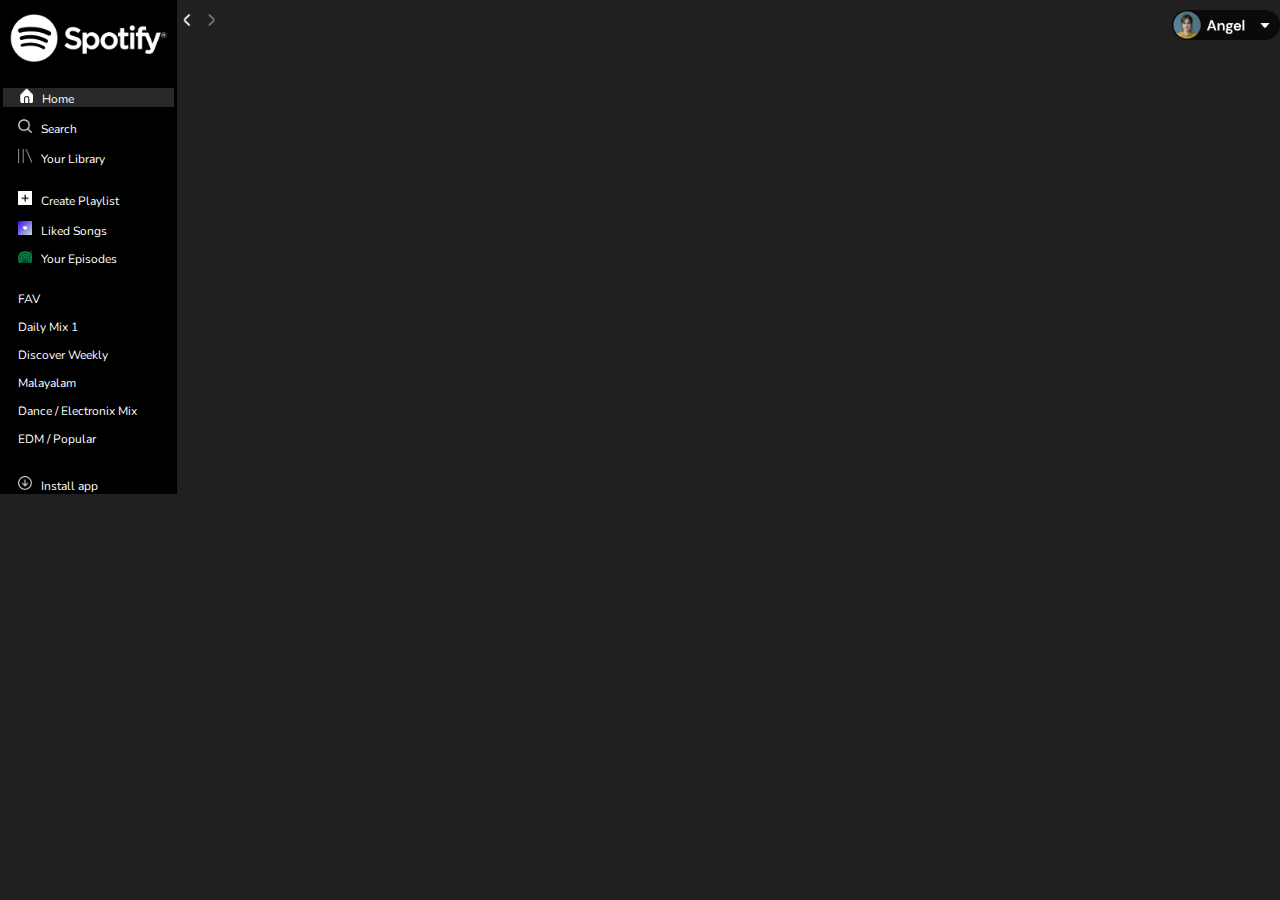
==== index.html @ d8ef3ae7 "f1" ====
<!DOCTYPE html>
<html lang="en">

<head>
    <meta charset="UTF-8" />
    <meta name="viewport" content="width=device-width, initial-scale=1.0" />
    <title>Spotify - Web Player: Music for everyone</title>
    <link rel="stylesheet" href="style.css" />
    <link rel="icon" type="image/x-icon" href="./assets/logo.png" />

    <link rel="preconnect" href="https://fonts.googleapis.com" />
    <link rel="preconnect" href="https://fonts.gstatic.com" crossorigin />
    <link href="https://fonts.googleapis.com/css2?family=Nunito:wght@300;400;700&display=swap" rel="stylesheet" />
</head>

<body>
    <div  class="main-container">
    <nav>
         <img class="spotify-logo" src="./assets/Spotify logo.png" alt="logo-image">
        <div class="box-1">
            <p class="home-logo1 home-logo2"><img src="assets/home.png" class="home-logo" alt="home-logo"><a href="#">Home</a></p>
            <p class="home-logo2"><img src="assets/search.png" class="home-logo" alt="search-logo"><a href="#"></a>Search</p>
            <p class="home-logo2"><img src="assets/library.png" class="home-logo" alt="library-logo"><a href="#">Your Library</a></p>
        </div>
        <div class="box-2">
            <p><img src="assets/mini-plus.png" class="home-logo mini-plus home-logo2" alt="mini-plus">Create Playlist
            </p>
            <p><img src="assets/mini-heart.png" class="home-logo mini-heart home-logo2" alt="heart-img">Liked Songs</p>
            <p><img src="assets/mini-logo.png" class="home-logo mini-logo home-logo2" alt="logo-img">Your Episodes</p>
        </div>
        <div class="box-3">
            <p>FAV</p>
            <p>Daily Mix 1</p>
            <p>Discover Weekly</p>
            <p>Malayalam</p>
            <p>Dance / Electronix Mix</p>
            <p>EDM / Popular</p>
        </div>
        <div class="box-4"><img src="assets/download-logo.png" class="home-logo" alt="download-logo">Install app</div>
    </nav>
     
    <header class="head">
        <div>
            <div><img src="assets/left-angle.png" class="head-box-1" alt="left-angle-img"> 
             <img src="assets/right-angle.png" class="head-box-1" alt="right-angle-img"></div>
        </div>
        <div  ><img src="assets/User.png" class="head-box-2" alt="user-img"></div>
    </header>

 
</div>
</body>

</html>
---- style.css ----
body,html{
    font-family: "nunito",sans-serif;
    background-color: #202020;
    height: 100%;
    margin: 0%;
    padding: 0%;
} 
nav{
    width: 16%;
    height: 100%;
    color: white;
    background-color: #000000;
     justify-content: baseline;
    display: flex;  
             
    flex-direction: column;
}
a{
    text-decoration: none;
    color: white;
} 
.spotify-logo{
    margin:8%; 
    width: 90%; 
    height:7%;
    align-self: center;
} 
.home-logo1{ 
    justify-self: center;
    width: 97%;  
    background-color: #282828; 
}  
.home-logo{
    width: 8%; 
    margin-right: 5%; 
    margin-left:10%; 
} 
.mini-logo{
    background-image: url("assets/mini-logo-background.png");
}
.mini-plus{
    background-color: white;
}
.box-3{  
    margin-left: 10% ; 
    flex-shrink: 1;
}
.box-4{ 
    margin-top: 10%;  
} 
.box-1,.box-2,.box-3,.box-4{
    font-size: 12px; 
}
 .main-container{
    display: flex;
 }
 .head{
    width: 100%;
    display: flex; 
    justify-content: space-between; 
 } 
 .head-box-1{
    height: 20px;
    margin-top: 10px;
     position: sticky;
 }
 .head-box-2{
     height: 30px;
     margin-top: 10px;
 }
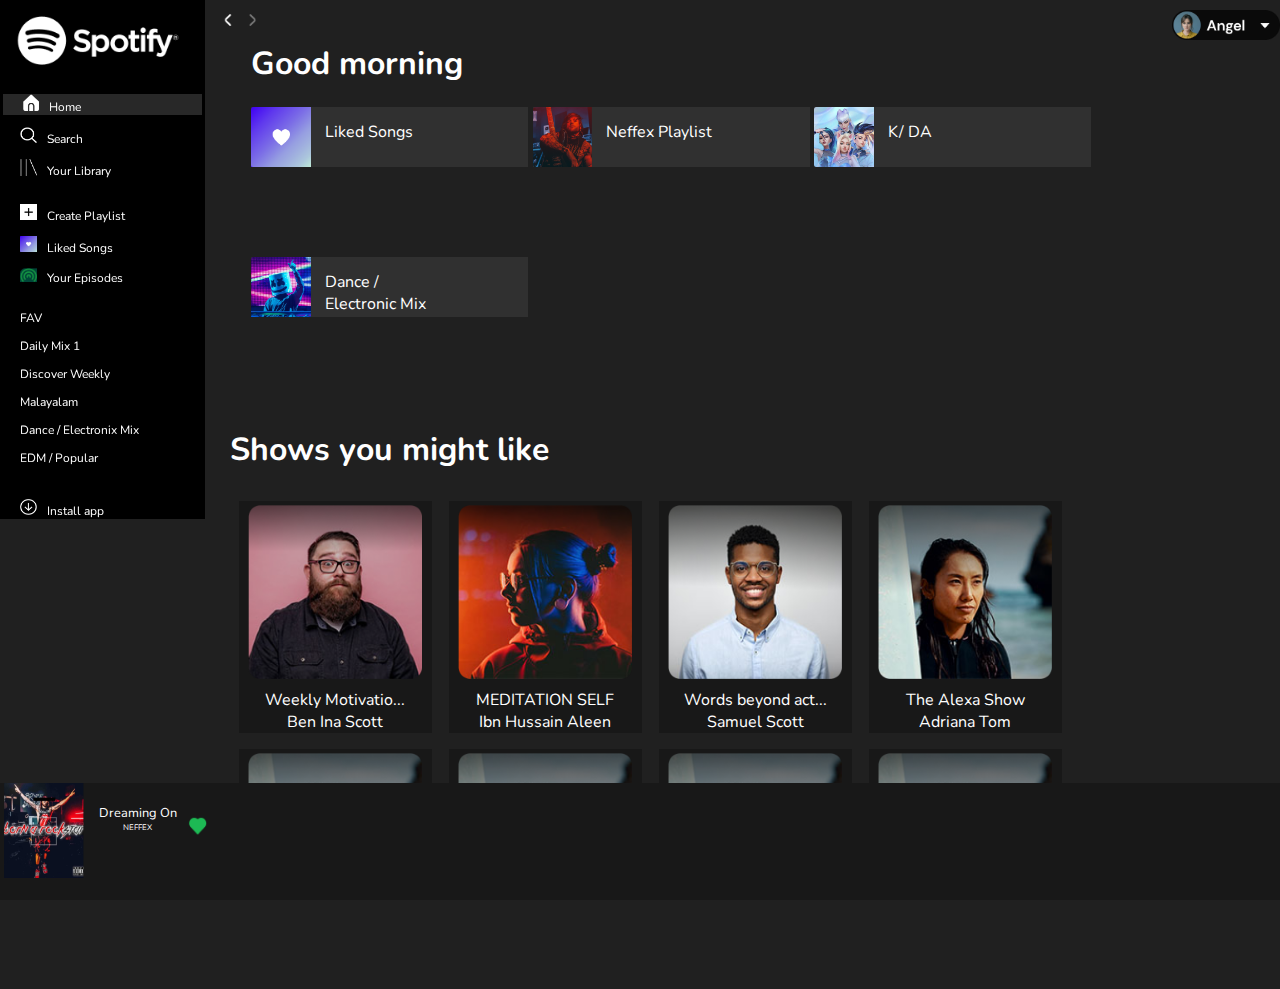
==== commit e8871eb4: "file 2" ====
--- a/index.html
+++ b/index.html
@@ -1,54 +1,217 @@
 <!DOCTYPE html>
 <html lang="en">
-
-<head>
+  <head>
     <meta charset="UTF-8" />
-    <meta name="viewport" content="width=device-width, initial-scale=1.0" />
+    <meta name="viewport" content="width=device-width, initial-scale=1.0" /> 
     <title>Spotify - Web Player: Music for everyone</title>
     <link rel="stylesheet" href="style.css" />
     <link rel="icon" type="image/x-icon" href="./assets/logo.png" />
 
     <link rel="preconnect" href="https://fonts.googleapis.com" />
     <link rel="preconnect" href="https://fonts.gstatic.com" crossorigin />
-    <link href="https://fonts.googleapis.com/css2?family=Nunito:wght@300;400;700&display=swap" rel="stylesheet" />
-</head>
-
-<body>
-    <div  class="main-container">
-    <nav>
-         <img class="spotify-logo" src="./assets/Spotify logo.png" alt="logo-image">
+    <link
+      href="https://fonts.googleapis.com/css2?family=Nunito:wght@300;400;700&display=swap"
+      rel="stylesheet"
+    />
+  </head>
+
+  <body>
+    <!-- side bar -->
+    <div class="main-container">
+      <nav>
+        <img
+          class="spotify-logo"
+          src="./assets/Spotify logo.png"
+          alt="logo-image"
+        />
+
         <div class="box-1">
-            <p class="home-logo1 home-logo2"><img src="assets/home.png" class="home-logo" alt="home-logo"><a href="#">Home</a></p>
-            <p class="home-logo2"><img src="assets/search.png" class="home-logo" alt="search-logo"><a href="#"></a>Search</p>
-            <p class="home-logo2"><img src="assets/library.png" class="home-logo" alt="library-logo"><a href="#">Your Library</a></p>
+          <p class="home-logo1 home-logo2">
+            <img src="assets/home.png" class="home-logo" alt="home-logo" /><a
+              href="#"
+              >Home</a
+            >
+          </p>
+          <p class="home-logo2">
+            <img
+              src="assets/search.png"
+              class="home-logo"
+              alt="search-logo"
+            /><a href="#"></a>Search
+          </p>
+          <p class="home-logo2">
+            <img
+              src="assets/library.png"
+              class="home-logo"
+              alt="library-logo"
+            /><a href="#">Your Library</a>
+          </p>
         </div>
         <div class="box-2">
-            <p><img src="assets/mini-plus.png" class="home-logo mini-plus home-logo2" alt="mini-plus">Create Playlist
-            </p>
-            <p><img src="assets/mini-heart.png" class="home-logo mini-heart home-logo2" alt="heart-img">Liked Songs</p>
-            <p><img src="assets/mini-logo.png" class="home-logo mini-logo home-logo2" alt="logo-img">Your Episodes</p>
+          <p>
+            <img
+              src="assets/mini-plus.png"
+              class="home-logo mini-plus home-logo2"
+              alt="mini-plus"
+            />Create Playlist
+          </p>
+          <p>
+            <img
+              src="assets/mini-heart.png"
+              class="home-logo mini-heart home-logo2"
+              alt="heart-img"
+            />Liked Songs
+          </p>
+          <p>
+            <img
+              src="assets/mini-logo.png"
+              class="home-logo mini-logo home-logo2"
+              alt="logo-img"
+            />Your Episodes
+          </p>
         </div>
         <div class="box-3">
-            <p>FAV</p>
-            <p>Daily Mix 1</p>
-            <p>Discover Weekly</p>
-            <p>Malayalam</p>
-            <p>Dance / Electronix Mix</p>
-            <p>EDM / Popular</p>
-        </div>
-        <div class="box-4"><img src="assets/download-logo.png" class="home-logo" alt="download-logo">Install app</div>
-    </nav>
-     
-    <header class="head">
-        <div>
-            <div><img src="assets/left-angle.png" class="head-box-1" alt="left-angle-img"> 
-             <img src="assets/right-angle.png" class="head-box-1" alt="right-angle-img"></div>
-        </div>
-        <div  ><img src="assets/User.png" class="head-box-2" alt="user-img"></div>
-    </header>
-
- 
-</div>
-</body>
-
-</html>+          <p>FAV</p>
+          <p>Daily Mix 1</p>
+          <p>Discover Weekly</p>
+          <p>Malayalam</p>
+          <p>Dance / Electronix Mix</p>
+          <p>EDM / Popular</p>
+        </div>
+        <div class="box-4">
+          <img
+            src="assets/download-logo.png"
+            class="home-logo"
+            alt="download-logo"
+          />Install app
+        </div>
+      </nav>
+
+      <!-- head -->
+      <div class="head">
+        <div class="head-container">
+          <div class="head-container-element">
+            <img
+              src="assets/left-angle.png"
+              class="head-box-1"
+              alt="left-angle-img"
+            />
+            <img
+              src="assets/right-angle.png"
+              class="head-box-1"
+              alt="right-angle-img"
+            />
+          </div>
+
+          <div>
+            <img src="assets/User.png" class="head-box-2" alt="user-img" />
+          </div>
+        </div>
+        <!-- folders -->
+        <div class="folder">
+          <div><h1>Good morning</h1></div>
+          <div class="folder-container">
+            <div class="folder-element">
+              <img
+                src="assets/mini-heart.png"
+                class="folder-element-img"
+                alt="heart img"
+              />
+              <div class="f-text">Liked Songs</div>
+            </div>
+            <div class="folder-element">
+              <img src="assets/neffex-pic.png" alt="neffex-pic" />
+              <div class="f-text">Neffex Playlist</div>
+            </div>
+            <div class="folder-element">
+              <img src="assets/korean.png" alt="korean" />
+              <div class="f-text">K/ DA</div>
+            </div>
+            <div class="folder-element">
+              <img src="assets/effect.png" alt="effect" />
+              <div class="f-text f-text-4">Dance / Electronic Mix</div>
+            </div>
+          </div>
+        </div>
+        <!-- suggestion -->
+        <div class="suggestion-container">
+          <div class="suggestion-text"><h1>Shows you might like</h1></div>
+          <div class="suggestion-elements">
+            <div class="suggestion-card">
+              <div class="suggestion-img">
+                <img
+                  src="assets/weekly-motivation.png"
+                  alt="weekly-motivation"
+                />
+              </div>
+              <div>Weekly Motivatio...</div>
+              <div>Ben Ina Scott</div>
+            </div>
+            <div class="suggestion-card">
+              <div class="suggestion-img">
+                <img src="assets/MEDITATION SELF.png" alt="MEDITATION" />
+              </div>
+              <div>MEDITATION SELF</div>
+              <div>Ibn Hussain Aleen</div>
+            </div>
+            <div class="suggestion-card">
+              <div class="suggestion-img">
+                <img src="assets/Words beyond.png" alt="word" />
+              </div>
+              <div>Words beyond act...</div>
+              <div>Samuel Scott</div>
+            </div>
+            <div class="suggestion-card">
+              <div class="suggestion-img">
+                <img src="assets/The Alexa Show.png" alt="the Alexa show" />
+              </div>
+              <div>The Alexa Show</div>
+              <div>Adriana Tom</div>
+            </div>
+            <div class="suggestion-card">
+              <div class="suggestion-img">
+                <img src="assets/The Alexa Show.png" alt="the Alexa show" />
+              </div>
+              <div>The Alexa Show</div>
+              <div>Adriana Tom</div>
+            </div>
+            <div class="suggestion-card">
+              <div class="suggestion-img">
+                <img src="assets/The Alexa Show.png" alt="the Alexa show" />
+              </div>
+              <div>The Alexa Show</div>
+              <div>Adriana Tom</div>
+            </div>
+            <div class="suggestion-card">
+              <div class="suggestion-img">
+                <img src="assets/The Alexa Show.png" alt="the Alexa show" />
+              </div>
+              <div>The Alexa Show</div>
+              <div>Adriana Tom</div>
+            </div>
+            <div class="suggestion-card">
+              <div class="suggestion-img">
+                <img src="assets/The Alexa Show.png" alt="the Alexa show" />
+              </div>
+              <div>The Alexa Show</div>
+              <div>Adriana Tom</div>
+            </div>
+          </div>
+        </div>
+        <!-- footer -->
+        <footer class="music-container">
+            <div class="music-box1">
+            <div class="music-container-element-1"> 
+                <div class="Dreaming"><img src="assets/Dreaming On.png" class="Dreaming" alt="Dreaming"></div>
+                <div class="music-container-element-2">
+                    <div><p class="music-p1">Dreaming On</p></div>
+                   <div><p class="music-p2">NEFFEX</p></div>
+                </div>
+                <div class="music-container-element-3"><img class="music-img" src="assets/green heart.png" class="green-heart" alt="green"></div>
+            </div>
+        </div>
+        </footer>
+    </div>
+    </div>
+  </body>
+</html>
--- a/style.css
+++ b/style.css
@@ -1,29 +1,37 @@
 body,html{
     font-family: "nunito",sans-serif;
     background-color: #202020;
-    height: 100%;
+    height: 100vh;
     margin: 0%;
     padding: 0%;
+    overflow-x: hidden;
 } 
 nav{
     width: 16%;
-    height: 100%;
+    position: fixed;
+    z-index: 0;
+    left: 0;
+    top: 0;
+    /* bottom: 0; */
     color: white;
     background-color: #000000;
      justify-content: baseline;
-    display: flex;  
-             
-    flex-direction: column;
-}
-a{
+    display: flex;   
+    flex-direction: column; 
+
+}
+.main-container{
+    height: 100vh;
+}
+a{  
     text-decoration: none;
     color: white;
 } 
-.spotify-logo{
+.spotify-logo{ 
     margin:8%; 
-    width: 90%; 
-    height:7%;
-    align-self: center;
+    width: 80%; 
+    height:7%; 
+    padding-right: 15%;
 } 
 .home-logo1{ 
     justify-self: center;
@@ -56,8 +64,11 @@
  }
  .head{
     width: 100%;
-    display: flex; 
-    justify-content: space-between; 
+    display: flex;   
+    flex-direction: column; 
+    margin-top: 0;
+    margin-left: 18%;
+
  } 
  .head-box-1{
     height: 20px;
@@ -67,4 +78,133 @@
  .head-box-2{
      height: 30px;
      margin-top: 10px;
- }+ }
+ .head-container{
+    position: fixed;
+    top: 0; 
+    right: 0;
+    display: flex;
+    padding-left: 200px;
+    width: 100%;
+    justify-content: space-between;  
+    
+ }
+ .head-container-element{
+    padding-left: 17%;
+ }
+ .folder{
+    width: 100%;  
+    display: flex;
+    flex-direction: column;  
+   margin-top: 2%;
+   color: white;
+   margin-left: 2%;
+    
+      
+ }
+ .folder-container{
+    width: 80%;
+    display: flex;
+    flex-direction: row;
+    justify-content: space-between;
+    flex-wrap: wrap; 
+ }
+ .folder-element{ 
+    display: flex;
+    width: 33%; 
+     text-align: center; 
+     height: 20%;
+     background-color: #303030;    
+     overflow: hidden;
+ } 
+ .f-text { 
+    margin:5%;
+ }
+ .folder-element-img{
+    background-image: url("assets/heart-background.png"); 
+ }
+ .f-text-4{
+    width: 40%;
+    text-align: left; 
+ }
+ .suggestion-container{
+    width: 80%;
+    color: white;
+    display: flex; 
+    flex-direction: column;
+    margin-top: 0%;
+ }
+.suggestion-elements{ 
+    display: flex;   
+    justify-content: space-between;
+    text-align: center;
+    flex-wrap: wrap;
+    
+}
+.suggestion-card{ 
+    width: 23%;
+    border: 0px solid;
+    display: flex;
+    flex-direction: column;
+    background-color: #181818; 
+    margin: 1%;
+}
+.suggestion-img>img{
+    margin : 2%;
+    width: 90%; 
+}
+.music-container{
+    position: fixed;
+    z-index: 1;
+    bottom: 0;
+    left: 0;
+    right: 0;
+    width: 100%;
+    height: 13%;
+    background-color: #181818;
+    display: flex; 
+    
+}
+ .music-box1{
+    display: flex;
+    justify-content: center;
+ }
+.music-container-element-1{
+    display: flex;
+    justify-content: center;
+    text-align: center;
+    color: white;
+}
+.music-container-element-2{
+    display: flex;
+    flex-direction: column;
+     margin-top: 10%;
+    
+    color: white;
+    width: 100%;
+    height: 50%;
+}
+.music-container-element-3{
+    display: flex;
+    justify-content: space-evenly;
+    align-items: center;
+    padding-bottom: 15%;
+}
+.music-p1{
+    font-size: 80%;
+    width: 100%;
+     margin: 0%;
+}
+.music-p2{
+    font-size: 50%;
+    width: 100%; 
+    margin :0%;
+    margin-right: 100%;
+}
+.Dreaming{
+    width: 90%;
+    height: 90%;
+}
+.music-img{
+    width: 100%;
+}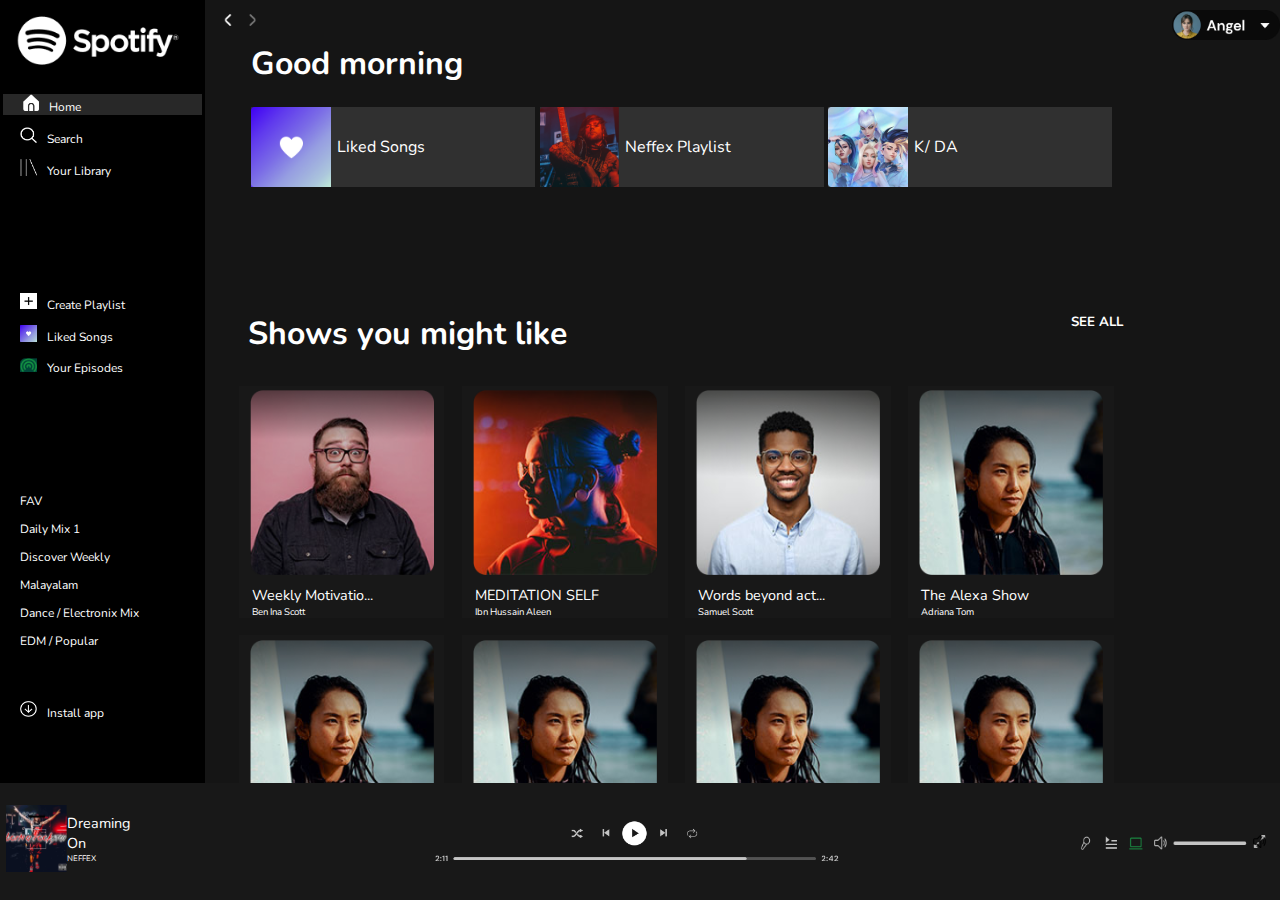
==== commit 0253b00b: "file 3" ====
--- a/index.html
+++ b/index.html
@@ -2,7 +2,7 @@
 <html lang="en">
   <head>
     <meta charset="UTF-8" />
-    <meta name="viewport" content="width=device-width, initial-scale=1.0" /> 
+    <meta name="viewport" content="width=device-width, initial-scale=1.0" />
     <title>Spotify - Web Player: Music for everyone</title>
     <link rel="stylesheet" href="style.css" />
     <link rel="icon" type="image/x-icon" href="./assets/logo.png" />
@@ -25,7 +25,7 @@
           alt="logo-image"
         />
 
-        <div class="box-1">
+        <div class="box-1 all-boxes">
           <p class="home-logo1 home-logo2">
             <img src="assets/home.png" class="home-logo" alt="home-logo" /><a
               href="#"
@@ -47,7 +47,7 @@
             /><a href="#">Your Library</a>
           </p>
         </div>
-        <div class="box-2">
+        <div class="box-2 all-boxes">
           <p>
             <img
               src="assets/mini-plus.png"
@@ -70,7 +70,7 @@
             />Your Episodes
           </p>
         </div>
-        <div class="box-3">
+        <div class="box-3 all-boxes">
           <p>FAV</p>
           <p>Daily Mix 1</p>
           <p>Discover Weekly</p>
@@ -78,7 +78,7 @@
           <p>Dance / Electronix Mix</p>
           <p>EDM / Popular</p>
         </div>
-        <div class="box-4">
+        <div class="box-4 all-boxes">
           <img
             src="assets/download-logo.png"
             class="home-logo"
@@ -107,7 +107,7 @@
             <img src="assets/User.png" class="head-box-2" alt="user-img" />
           </div>
         </div>
-        <!-- folders -->
+        <!-- playlist -->
         <div class="folder">
           <div><h1>Good morning</h1></div>
           <div class="folder-container">
@@ -127,15 +127,14 @@
               <img src="assets/korean.png" alt="korean" />
               <div class="f-text">K/ DA</div>
             </div>
-            <div class="folder-element">
-              <img src="assets/effect.png" alt="effect" />
-              <div class="f-text f-text-4">Dance / Electronic Mix</div>
-            </div>
           </div>
         </div>
         <!-- suggestion -->
         <div class="suggestion-container">
-          <div class="suggestion-text"><h1>Shows you might like</h1></div>
+          <div class="suggestion-heading">
+            <div class="suggestion-heading-p1"><h1>Shows you might like</h1></div>
+            <div class="suggestion-heading-p12"><h5>SEE ALL</h5></div>
+          </div>
           <div class="suggestion-elements">
             <div class="suggestion-card">
               <div class="suggestion-img">
@@ -144,74 +143,112 @@
                   alt="weekly-motivation"
                 />
               </div>
-              <div>Weekly Motivatio...</div>
-              <div>Ben Ina Scott</div>
+              <div class="suggestion-text"> 
+              <div class="suggestion-text1">Weekly Motivatio...</div>
+              <div class="suggestion-text2">Ben Ina Scott</div>
+            </div>
             </div>
             <div class="suggestion-card">
               <div class="suggestion-img">
                 <img src="assets/MEDITATION SELF.png" alt="MEDITATION" />
               </div>
-              <div>MEDITATION SELF</div>
-              <div>Ibn Hussain Aleen</div>
+              <div class="suggestion-text"> 
+              <div class="suggestion-text1">MEDITATION SELF</div>
+              <div class="suggestion-text2">Ibn Hussain Aleen</div>
+            </div>
             </div>
             <div class="suggestion-card">
               <div class="suggestion-img">
                 <img src="assets/Words beyond.png" alt="word" />
               </div>
-              <div>Words beyond act...</div>
-              <div>Samuel Scott</div>
-            </div>
-            <div class="suggestion-card">
-              <div class="suggestion-img">
-                <img src="assets/The Alexa Show.png" alt="the Alexa show" />
-              </div>
-              <div>The Alexa Show</div>
-              <div>Adriana Tom</div>
-            </div>
-            <div class="suggestion-card">
-              <div class="suggestion-img">
-                <img src="assets/The Alexa Show.png" alt="the Alexa show" />
-              </div>
-              <div>The Alexa Show</div>
-              <div>Adriana Tom</div>
-            </div>
-            <div class="suggestion-card">
-              <div class="suggestion-img">
-                <img src="assets/The Alexa Show.png" alt="the Alexa show" />
-              </div>
-              <div>The Alexa Show</div>
-              <div>Adriana Tom</div>
-            </div>
-            <div class="suggestion-card">
-              <div class="suggestion-img">
-                <img src="assets/The Alexa Show.png" alt="the Alexa show" />
-              </div>
-              <div>The Alexa Show</div>
-              <div>Adriana Tom</div>
-            </div>
-            <div class="suggestion-card">
-              <div class="suggestion-img">
-                <img src="assets/The Alexa Show.png" alt="the Alexa show" />
-              </div>
-              <div>The Alexa Show</div>
-              <div>Adriana Tom</div>
+              <div class="suggestion-text"> 
+              <div class="suggestion-text1">Words beyond act...</div>
+              <div class="suggestion-text2">Samuel Scott</div>
+            </div>
+            </div>
+            <div class="suggestion-card">
+              <div class="suggestion-img">
+                <img src="assets/The Alexa Show.png" alt="the Alexa show" />
+              </div>
+              <div class="suggestion-text"> 
+              <div class="suggestion-text1">The Alexa Show</div>
+              <div class="suggestion-text2">Adriana Tom</div>
+            </div>
+            </div>
+            <div class="suggestion-card">
+              <div class="suggestion-img">
+                <img src="assets/The Alexa Show.png" alt="the Alexa show" />
+              </div>
+              <div class="suggestion-text"> 
+              <div class="suggestion-text1">The Alexa Show</div>
+              <div class="suggestion-text2">Adriana Tom</div> 
+            </div>
+            </div>
+            <div class="suggestion-card">
+              <div class="suggestion-img">
+                <img src="assets/The Alexa Show.png" alt="the Alexa show" />
+              </div>
+              <div class="suggestion-text"> 
+              <div class="suggestion-text1">The Alexa Show</div>
+              <div class="suggestion-text2">Adriana Tom</div>
+            </div>
+            </div>
+            <div class="suggestion-card">
+              <div class="suggestion-img">
+                <img src="assets/The Alexa Show.png" alt="the Alexa show" />
+              </div>
+              <div class="suggestion-text"> 
+              <div class="suggestion-text1">The Alexa Show</div>
+              <div class="suggestion-text2">Adriana Tom</div>
+            </div>
+            </div>
+            <div class="suggestion-card">
+              <div class="suggestion-img">
+                <img src="assets/The Alexa Show.png" alt="the Alexa show" />
+              </div>
+              <div class="suggestion-text"> 
+              <div class="suggestion-text1">The Alexa Show</div>
+              <div class="suggestion-text2">Adriana Tom</div>
+            </div>
             </div>
           </div>
         </div>
         <!-- footer -->
         <footer class="music-container">
-            <div class="music-box1">
-            <div class="music-container-element-1"> 
-                <div class="Dreaming"><img src="assets/Dreaming On.png" class="Dreaming" alt="Dreaming"></div>
-                <div class="music-container-element-2">
-                    <div><p class="music-p1">Dreaming On</p></div>
-                   <div><p class="music-p2">NEFFEX</p></div>
-                </div>
-                <div class="music-container-element-3"><img class="music-img" src="assets/green heart.png" class="green-heart" alt="green"></div>
-            </div>
-        </div>
+          <div class="music-box1">
+            <div class="music-container-element-1">
+              <div class="Dreaming">
+                <img
+                  src="assets/Dreaming On.png"
+                  class="Dreaming"
+                  alt="Dreaming"
+                />
+              </div>
+              <div class="music-container-element-2">
+                <div><p class="music-p1">Dreaming On</p></div>
+                <div><p class="music-p2">NEFFEX</p></div>
+              </div> 
+            </div>
+          </div>
+
+          <div class="music-box2">
+            <img
+              src="assets/Music Player Options.png"
+              class="music-player"
+              alt="music-player"
+            />
+          </div>
+          <div class="music-box3">
+            <img
+              src="assets/Right options.png"
+              class="music-option"
+              alt="img"
+            /> 
+          </div>
+           
+             
         </footer>
-    </div>
+      </div>
     </div>
   </body>
 </html>
--- a/style.css
+++ b/style.css
@@ -1,210 +1,278 @@
-body,html{
-    font-family: "nunito",sans-serif;
-    background-color: #202020;
-    height: 100vh;
-    margin: 0%;
-    padding: 0%;
-    overflow-x: hidden;
-} 
-nav{
-    width: 16%;
-    position: fixed;
-    z-index: 0;
-    left: 0;
-    top: 0;
-    /* bottom: 0; */
-    color: white;
-    background-color: #000000;
-     justify-content: baseline;
-    display: flex;   
-    flex-direction: column; 
+body,
+html {
+  font-family: "nunito", sans-serif;
+  background-color: #151515;
+  height: 100vh;
+  margin: 0%;
+  padding: 0%;
+  overflow-x: hidden;
+}
+::-webkit-scrollbar{
+    display:none;
+}
+nav {
+  width: 16%;
+  position: fixed;
+  z-index: 0;
+  left: 0;
+  top: 0;
+  bottom: 0;
+  color: white;
+  background-color: #000000; 
+  display: flex;
+  justify-content: baseline; 
+  flex-direction: column;
+}
+.main-container {
+  height: 100vh;
+}
+a {
+  text-decoration: none;
+  color: white;
+}
+.spotify-logo {
+  margin: 8%;
+  width: 80%;
+  height: 7%;
+  padding-right: 15%;
+}
+.all-boxes{
+    height: 30%;
+    gap:0%;
 
 }
-.main-container{
-    height: 100vh;
-}
-a{  
-    text-decoration: none;
-    color: white;
-} 
-.spotify-logo{ 
-    margin:8%; 
-    width: 80%; 
-    height:7%; 
-    padding-right: 15%;
-} 
-.home-logo1{ 
-    justify-self: center;
-    width: 97%;  
-    background-color: #282828; 
-}  
-.home-logo{
-    width: 8%; 
-    margin-right: 5%; 
-    margin-left:10%; 
-} 
-.mini-logo{
-    background-image: url("assets/mini-logo-background.png");
-}
-.mini-plus{
-    background-color: white;
-}
-.box-3{  
-    margin-left: 10% ; 
-    flex-shrink: 1;
-}
-.box-4{ 
-    margin-top: 10%;  
-} 
-.box-1,.box-2,.box-3,.box-4{
-    font-size: 12px; 
-}
- .main-container{
-    display: flex;
- }
- .head{
-    width: 100%;
-    display: flex;   
-    flex-direction: column; 
-    margin-top: 0;
-    margin-left: 18%;
-
- } 
- .head-box-1{
-    height: 20px;
-    margin-top: 10px;
-     position: sticky;
- }
- .head-box-2{
-     height: 30px;
-     margin-top: 10px;
- }
- .head-container{
-    position: fixed;
-    top: 0; 
-    right: 0;
-    display: flex;
-    padding-left: 200px;
-    width: 100%;
-    justify-content: space-between;  
-    
- }
- .head-container-element{
-    padding-left: 17%;
- }
- .folder{
-    width: 100%;  
-    display: flex;
-    flex-direction: column;  
-   margin-top: 2%;
-   color: white;
+.home-logo1 {
+  justify-self: center;
+  width: 97%;
+  background-color: #282828;
+}
+.home-logo {
+    font-size: 100%;
+  width: 8%;
+  margin-right: 5%;
+  margin-left: 10%;
+}
+.mini-logo {
+  background-image: url("assets/mini-logo-background.png");
+}
+.mini-plus {
+  background-color: white;
+}
+.box-3 {
+  margin-left: 10%;
+  flex-shrink: 1;
+}
+.box-4 {
+  margin-top: 10%;
+}
+.box-1,
+.box-2,
+.box-3,
+.box-4 {
+  font-size: 12px;
+}
+.main-container {
+  display: flex;
+}
+.head {
+  width: 100%;
+  display: flex;
+  flex-direction: column;
+  margin-top: 0;
+  margin-left: 18%;
+}
+.head-box-1 {
+  height: 20px;
+  margin-top: 10px;
+  position: sticky;
+}
+.head-box-2 {
+  height: 30px;
+  margin-top: 10px;
+}
+.head-container {
+  position: fixed;
+  top: 0;
+  right: 0;
+  display: flex;
+  padding-left: 200px;
+  width: 100%;
+  justify-content: space-between;
+}
+.head-container-element {
+  padding-left: 17%;
+}
+.folder {
+  width: 100%;
+  display: flex;
+  flex-direction: column;
+  margin-top: 2%;
+  color: white;
+  margin-left: 2%;
+  height: 30%;
+}
+.folder-container {
+  width: 82%;
+  display: flex;
+  flex-direction: row;
+  justify-content: space-between;
+  flex-wrap: wrap;
+}
+.folder-element {
+  width: 33%;
+  height: 40%; 
+  display: flex; 
+  text-align: center; 
+  background-color: #303030;
+  overflow: hidden;
+}
+.f-text {
    margin-left: 2%;
-    
-      
- }
- .folder-container{
-    width: 80%;
-    display: flex;
-    flex-direction: row;
-    justify-content: space-between;
-    flex-wrap: wrap; 
- }
- .folder-element{ 
-    display: flex;
-    width: 33%; 
-     text-align: center; 
-     height: 20%;
-     background-color: #303030;    
-     overflow: hidden;
- } 
- .f-text { 
-    margin:5%;
- }
- .folder-element-img{
-    background-image: url("assets/heart-background.png"); 
- }
- .f-text-4{
-    width: 40%;
-    text-align: left; 
- }
- .suggestion-container{
-    width: 80%;
-    color: white;
-    display: flex; 
-    flex-direction: column;
-    margin-top: 0%;
- }
-.suggestion-elements{ 
-    display: flex;   
-    justify-content: space-between;
-    text-align: center;
-    flex-wrap: wrap;
-    
-}
-.suggestion-card{ 
-    width: 23%;
-    border: 0px solid;
+  display: flex;
+  justify-content: center;
+  align-items: center;
+}
+.folder-element-img {
+  background-image: url("assets/heart-background.png");
+}
+.f-text-4 {
+  width: 40%;
+  text-align: left;
+}
+.suggestion-container {
+  width: 85%;
+  color: white;
+  display: flex;
+  flex-direction: column;
+  margin-top: 0%;
+}
+.suggestion-text{
     display: flex;
     flex-direction: column;
-    background-color: #181818; 
-    margin: 1%;
-}
-.suggestion-img>img{
-    margin : 2%;
-    width: 90%; 
-}
-.music-container{
-    position: fixed;
-    z-index: 1;
-    bottom: 0;
-    left: 0;
-    right: 0;
-    width: 100%;
-    height: 13%;
-    background-color: #181818;
+    align-items: start;
+    
+    margin-left: 6%;
+}
+.suggestion-text1{
+    font-size: 90% 
+}
+.suggestion-text2{
+    font-size: 60%
+}
+.suggestion-elements {
+  display: flex;
+  justify-content: space-between;
+  text-align: center;
+  flex-wrap: wrap;
+}
+.suggestion-heading{
     display: flex; 
-    
-}
- .music-box1{
+    justify-content: space-between;
+} 
+.suggestion-heading-p1{
+    margin-left: 2%;
+}
+.suggestion-heading-p2{
+    margin-left: 50%;
+}
+.suggestion-card {
+  width: 23%;
+  border: 0px solid;
+  display: flex;
+  flex-direction: column;
+  background-color: #181818;
+  margin: 1%;
+}
+.suggestion-img > img {
+  margin: 2%;
+  width: 90%;
+}
+.music-container {
+  position: fixed;
+  z-index: 1;
+  bottom: 0;
+  left: 0;
+  right: 0;
+  width: 100%;
+  height: 13%;
+  background-color: #181818;
+  display: flex;
+  justify-content: space-around;
+  align-items: center;
+    gap: 0;  
+}
+.music-box1 {
+    width: 30%;
+  display: flex;
+  justify-content: flex-start;
+  align-items: center;
+   margin-left: 0.5%;
+   
+}
+.music-container-element-1 {
+    width: 20%; 
+  display: flex;
+  justify-content: center;
+  text-align: center;
+  color: white;
+   
+}
+.music-container-element-2 { 
+  display: flex;
+  flex-direction: column; 
+  margin-top: 10%; 
+  color: white;
+  width: 20%;
+  height: 50%;
+  font-size: 100%;
+   
+}
+/* .music-container-element-3 {
+    width: 30%;   
+  padding-bottom: 15%; 
+  display: flex;
+  justify-content: center;
+  align-items: center;
+ 
+} */
+.music-p1 {
+  font-size: 90%;
+  width: 70%;
+  margin: 0%;
+}
+.music-p2 {
+  font-size: 50%; 
+  width: 50%;
+  margin: 0%;
+  
+}
+.Dreaming {
+  width: 100%;
+   
+}
+/* .green-heart{
+  width: 100%;
+  
+} */
+.music-player{
+    width: 80%;
+}
+.music-option{
+    width: 50%;
+}
+.music-box2{
+    width: 40%;
     display: flex;
     justify-content: center;
- }
-.music-container-element-1{
+    align-items: center;
+}
+.music-box3{
+    width: 30%;
     display: flex;
-    justify-content: center;
-    text-align: center;
-    color: white;
-}
-.music-container-element-2{
-    display: flex;
-    flex-direction: column;
-     margin-top: 10%;
-    
-    color: white;
-    width: 100%;
-    height: 50%;
-}
-.music-container-element-3{
-    display: flex;
-    justify-content: space-evenly;
-    align-items: center;
-    padding-bottom: 15%;
-}
-.music-p1{
-    font-size: 80%;
-    width: 100%;
-     margin: 0%;
-}
-.music-p2{
-    font-size: 50%;
-    width: 100%; 
-    margin :0%;
-    margin-right: 100%;
-}
-.Dreaming{
-    width: 90%;
-    height: 90%;
-}
-.music-img{
-    width: 100%;
-}+    justify-content: flex-end;
+    align-items: center; 
+    margin-right: 1%;
+} 
+ 
+
+ 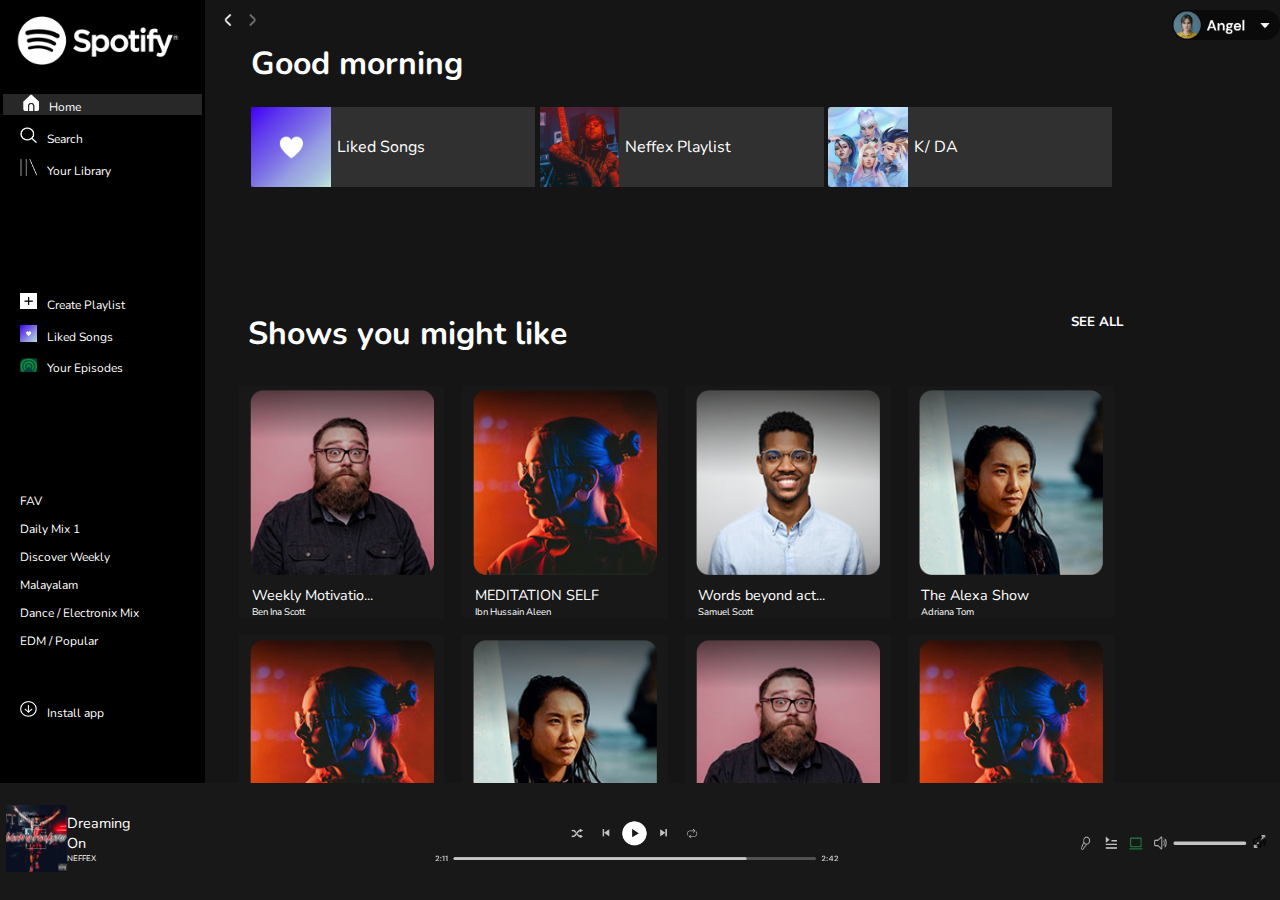
==== commit 8e785ffa: "file is ready" ====
--- a/index.html
+++ b/index.html
@@ -5,7 +5,7 @@
     <meta name="viewport" content="width=device-width, initial-scale=1.0" />
     <title>Spotify - Web Player: Music for everyone</title>
     <link rel="stylesheet" href="style.css" />
-    <link rel="icon" type="image/x-icon" href="./assets/logo.png" />
+    <link rel="icon" href="https://github.com/AVIVASHISHTA29/spotify-clone-html/blob/main/assets/logo.png?raw=truepng" type="image/x-icon">
 
     <link rel="preconnect" href="https://fonts.googleapis.com" />
     <link rel="preconnect" href="https://fonts.gstatic.com" crossorigin />
@@ -60,7 +60,7 @@
               src="assets/mini-heart.png"
               class="home-logo mini-heart home-logo2"
               alt="heart-img"
-            />Liked Songs
+            /><a href="./index2.html">Liked Songs</a> 
           </p>
           <p>
             <img
@@ -75,7 +75,7 @@
           <p>Daily Mix 1</p>
           <p>Discover Weekly</p>
           <p>Malayalam</p>
-          <p>Dance / Electronix Mix</p>
+          <p class="hide">Dance / Electronix Mix</p>
           <p>EDM / Popular</p>
         </div>
         <div class="box-4 all-boxes">
@@ -111,13 +111,13 @@
         <div class="folder">
           <div><h1>Good morning</h1></div>
           <div class="folder-container">
-            <div class="folder-element">
-              <img
+             <div class="folder-element"> 
+                <img
                 src="assets/mini-heart.png"
                 class="folder-element-img"
                 alt="heart img"
-              />
-              <div class="f-text">Liked Songs</div>
+              /> 
+              <div class="f-text"><a href="./index2.html">Liked Songs</a></div>
             </div>
             <div class="folder-element">
               <img src="assets/neffex-pic.png" alt="neffex-pic" />
@@ -177,34 +177,34 @@
             </div>
             <div class="suggestion-card">
               <div class="suggestion-img">
+                <img src="assets/MEDITATION SELF.png" alt="the Alexa show" />
+              </div>
+              <div class="suggestion-text"> 
+              <div class="suggestion-text1">The Alexa Show</div>
+              <div class="suggestion-text2">Adriana Tom</div> 
+            </div>
+            </div>
+            <div class="suggestion-card">
+              <div class="suggestion-img">
                 <img src="assets/The Alexa Show.png" alt="the Alexa show" />
               </div>
               <div class="suggestion-text"> 
               <div class="suggestion-text1">The Alexa Show</div>
-              <div class="suggestion-text2">Adriana Tom</div> 
-            </div>
-            </div>
-            <div class="suggestion-card">
-              <div class="suggestion-img">
-                <img src="assets/The Alexa Show.png" alt="the Alexa show" />
-              </div>
-              <div class="suggestion-text"> 
-              <div class="suggestion-text1">The Alexa Show</div>
-              <div class="suggestion-text2">Adriana Tom</div>
-            </div>
-            </div>
-            <div class="suggestion-card">
-              <div class="suggestion-img">
-                <img src="assets/The Alexa Show.png" alt="the Alexa show" />
-              </div>
-              <div class="suggestion-text"> 
-              <div class="suggestion-text1">The Alexa Show</div>
-              <div class="suggestion-text2">Adriana Tom</div>
-            </div>
-            </div>
-            <div class="suggestion-card">
-              <div class="suggestion-img">
-                <img src="assets/The Alexa Show.png" alt="the Alexa show" />
+              <div class="suggestion-text2">Adriana Tom</div>
+            </div>
+            </div>
+            <div class="suggestion-card">
+              <div class="suggestion-img">
+                <img src="assets/weekly-motivation.png" alt="the Alexa show" />
+              </div>
+              <div class="suggestion-text"> 
+              <div class="suggestion-text1">The Alexa Show</div>
+              <div class="suggestion-text2">Adriana Tom</div>
+            </div>
+            </div>
+            <div class="suggestion-card">
+              <div class="suggestion-img">
+                <img src="assets/MEDITATION SELF.png" alt="the Alexa show" />
               </div>
               <div class="suggestion-text"> 
               <div class="suggestion-text1">The Alexa Show</div>
--- a/style.css
+++ b/style.css
@@ -273,6 +273,67 @@
     align-items: center; 
     margin-right: 1%;
 } 
+.f-text:hover { 
+  cursor: pointer;  
+} 
+
+@media screen and (max-width: 600px) {
+  body {
+      height: 740px;
+      font-size: 10px;
+       
+  } 
+   nav{
+    justify-content: space-around; 
+    
+   }
+   .spotify-logo{
+    width: 50px;
+    height: 20px;
+    margin-top: 17px;
+   }
+   .all-boxes{
+    width: 60px;  
+    font-size:5px ;
+
+   } 
+  .box-1{
+    margin-top: 20px;
+  }
+  
+  .box-3{
+    margin-bottom: 250px; 
+  }
+  .folder {
+    margin-top: 50px;
+  }
+ .folder-container{
+    margin-top: 20px;
+  }
+  .Dreaming{
+    width: 30px;
+  }
+  .music-box2>img{
+    width: 150px;
+  }
+  .music-container{
+    height: 50px;
+  }
+  .hide{
+    display: none;
+  } 
+}
+@media screen and (max-width: 768px) {
+   
+  .box-4{
+    display: none;
+  }
+  .music-box1{
+    font-size: 10px;
+  }
+}
+
+
  
 
  